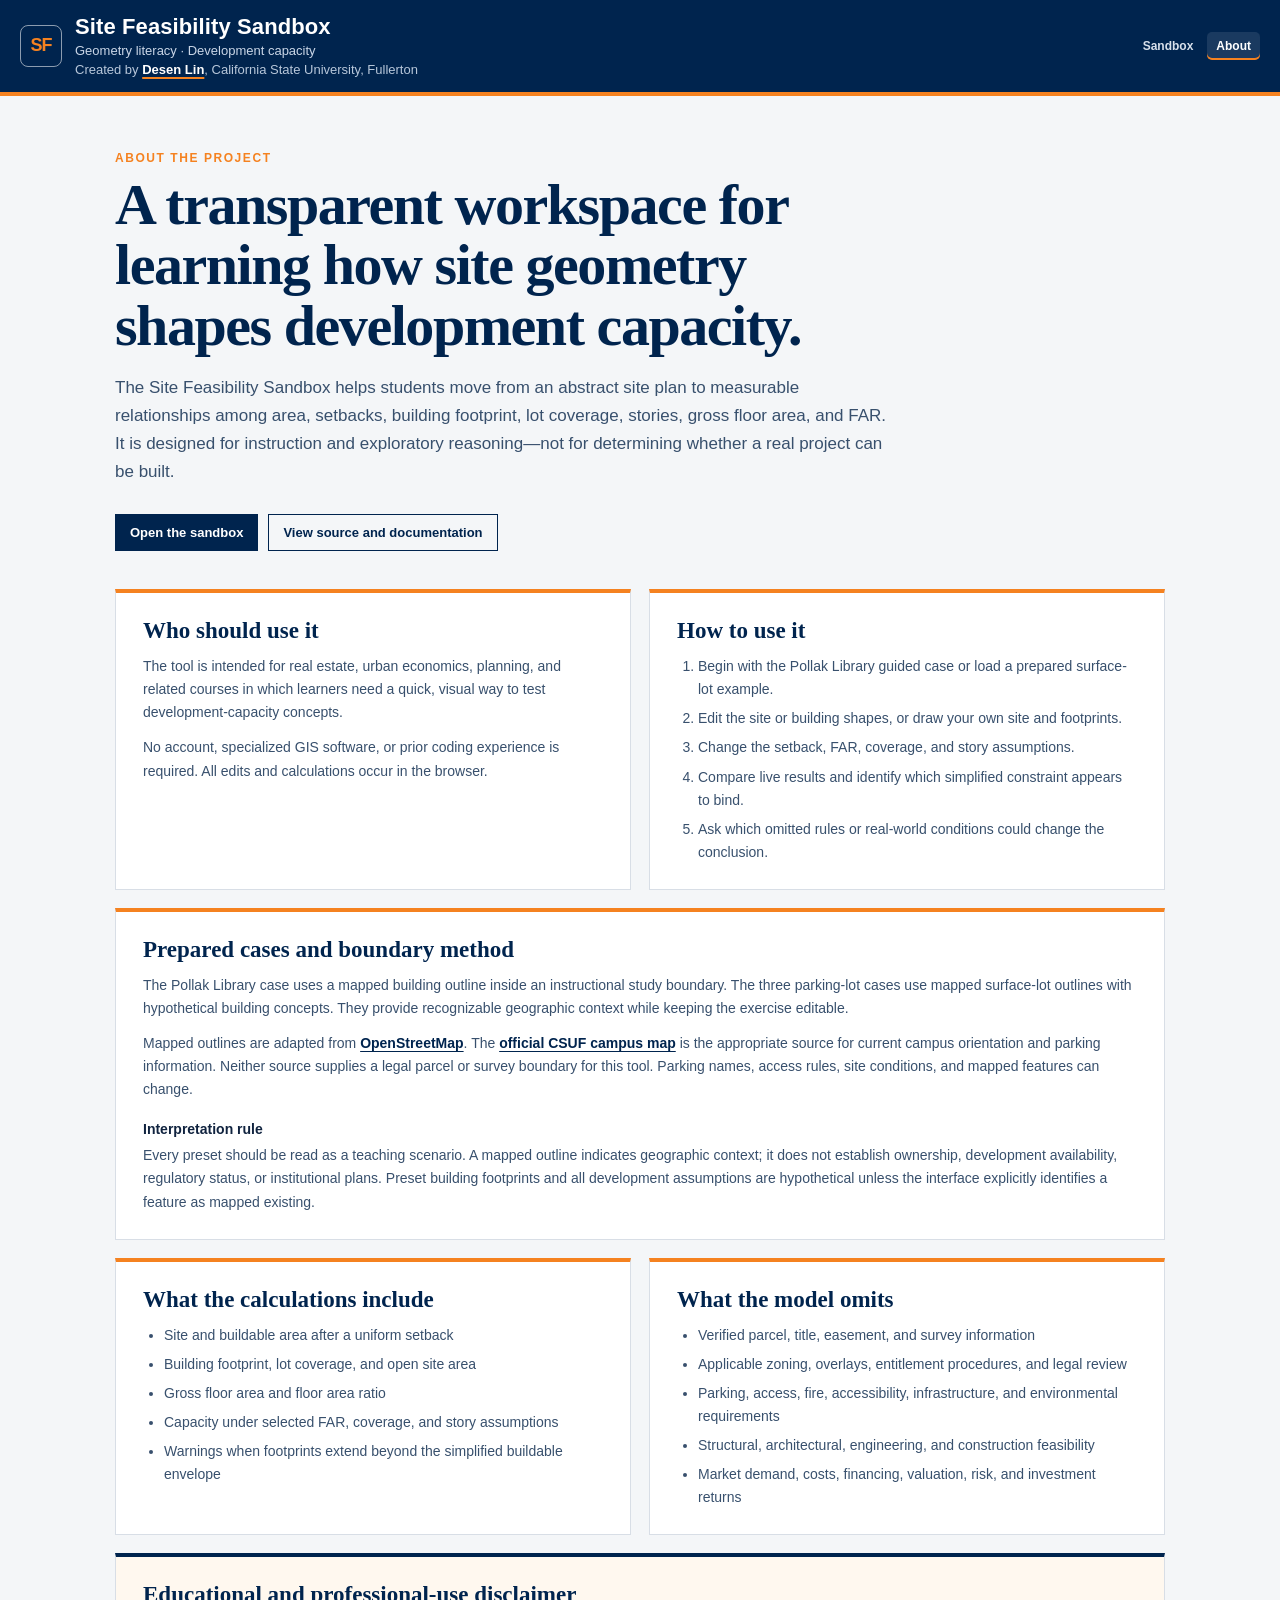
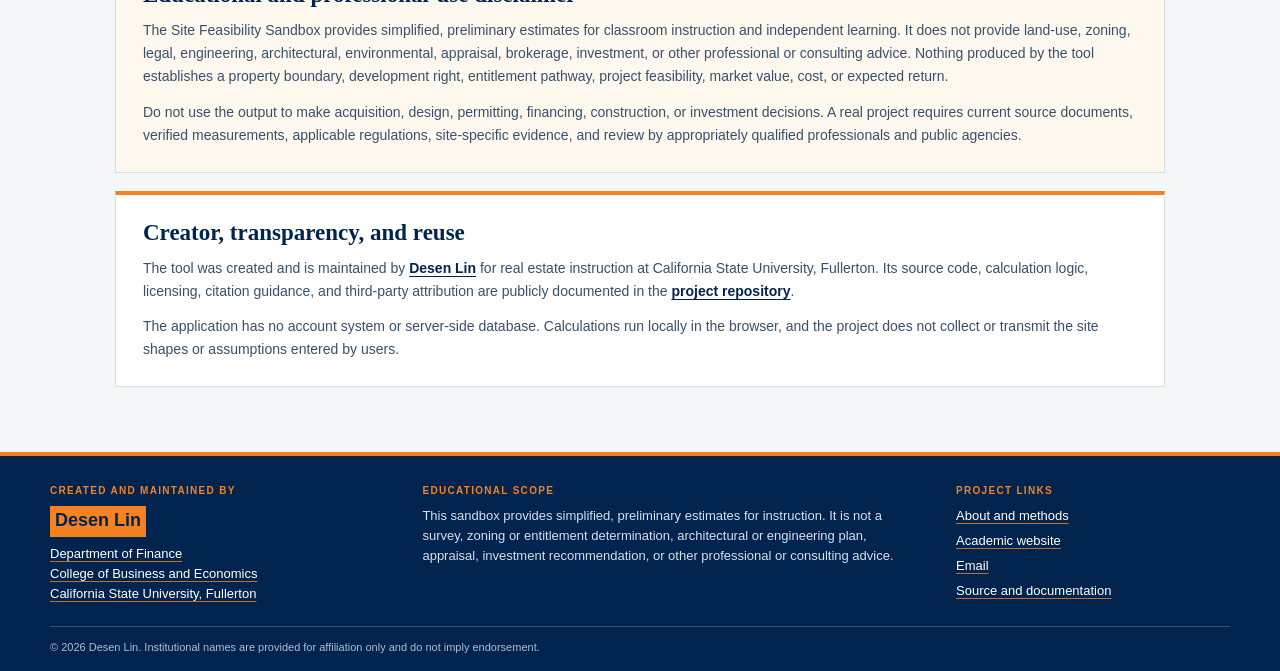
==== about.html @ d34b44f2 "Add campus cases and project about page" ====
<!doctype html>
<html lang="en">
<head>
  <meta charset="utf-8">
  <meta name="viewport" content="width=device-width, initial-scale=1">
  <meta name="description" content="Purpose, methods, data sources, and limitations of the Site Feasibility Sandbox.">
  <meta name="author" content="Desen Lin">
  <title>About · Site Feasibility Sandbox</title>
  <link rel="icon" href="favicon.svg" type="image/svg+xml">
  <link rel="stylesheet" href="assets/styles.css">
</head>
<body>
  <main class="about-shell">
    <header class="planner-header">
      <div class="brand-lockup">
        <div class="brand-mark" aria-hidden="true">SF</div>
        <div>
          <div class="brand-title">Site Feasibility Sandbox</div>
          <div class="brand-subtitle">Geometry literacy · Development capacity</div>
          <div class="brand-byline">Created by <a class="creator-link" href="https://desenlin.com/">Desen Lin</a>, California State University, Fullerton</div>
        </div>
      </div>
      <div class="header-right">
        <nav class="header-nav" aria-label="Primary navigation">
          <a href="index.html">Sandbox</a>
          <a class="active" href="about.html" aria-current="page">About</a>
        </nav>
      </div>
    </header>

    <article class="about-main">
      <p class="about-eyebrow">About the project</p>
      <h1 class="about-title">A transparent workspace for learning how site geometry shapes development capacity.</h1>
      <p class="about-lead">The Site Feasibility Sandbox helps students move from an abstract site plan to measurable relationships among area, setbacks, building footprint, lot coverage, stories, gross floor area, and FAR. It is designed for instruction and exploratory reasoning—not for determining whether a real project can be built.</p>

      <div class="about-actions">
        <a class="about-button" href="index.html">Open the sandbox</a>
        <a class="about-button secondary" href="https://github.com/desenlin/site-feasibility-sandbox">View source and documentation</a>
      </div>

      <div class="about-grid">
        <section class="about-card">
          <h2>Who should use it</h2>
          <p>The tool is intended for real estate, urban economics, planning, and related courses in which learners need a quick, visual way to test development-capacity concepts.</p>
          <p>No account, specialized GIS software, or prior coding experience is required. All edits and calculations occur in the browser.</p>
        </section>

        <section class="about-card">
          <h2>How to use it</h2>
          <ol>
            <li>Begin with the Pollak Library guided case or load a prepared surface-lot example.</li>
            <li>Edit the site or building shapes, or draw your own site and footprints.</li>
            <li>Change the setback, FAR, coverage, and story assumptions.</li>
            <li>Compare live results and identify which simplified constraint appears to bind.</li>
            <li>Ask which omitted rules or real-world conditions could change the conclusion.</li>
          </ol>
        </section>

        <section class="about-card wide" id="case-method">
          <h2>Prepared cases and boundary method</h2>
          <p>The Pollak Library case uses a mapped building outline inside an instructional study boundary. The three parking-lot cases use mapped surface-lot outlines with hypothetical building concepts. They provide recognizable geographic context while keeping the exercise editable.</p>
          <p>Mapped outlines are adapted from <a href="https://www.openstreetmap.org/copyright">OpenStreetMap</a>. The <a href="https://www.fullerton.edu/campusmap/">official CSUF campus map</a> is the appropriate source for current campus orientation and parking information. Neither source supplies a legal parcel or survey boundary for this tool. Parking names, access rules, site conditions, and mapped features can change.</p>
          <h3>Interpretation rule</h3>
          <p>Every preset should be read as a teaching scenario. A mapped outline indicates geographic context; it does not establish ownership, development availability, regulatory status, or institutional plans. Preset building footprints and all development assumptions are hypothetical unless the interface explicitly identifies a feature as mapped existing.</p>
        </section>

        <section class="about-card">
          <h2>What the calculations include</h2>
          <ul>
            <li>Site and buildable area after a uniform setback</li>
            <li>Building footprint, lot coverage, and open site area</li>
            <li>Gross floor area and floor area ratio</li>
            <li>Capacity under selected FAR, coverage, and story assumptions</li>
            <li>Warnings when footprints extend beyond the simplified buildable envelope</li>
          </ul>
        </section>

        <section class="about-card">
          <h2>What the model omits</h2>
          <ul>
            <li>Verified parcel, title, easement, and survey information</li>
            <li>Applicable zoning, overlays, entitlement procedures, and legal review</li>
            <li>Parking, access, fire, accessibility, infrastructure, and environmental requirements</li>
            <li>Structural, architectural, engineering, and construction feasibility</li>
            <li>Market demand, costs, financing, valuation, risk, and investment returns</li>
          </ul>
        </section>

        <section class="about-card wide about-disclaimer">
          <h2>Educational and professional-use disclaimer</h2>
          <p>The Site Feasibility Sandbox provides simplified, preliminary estimates for classroom instruction and independent learning. It does not provide land-use, zoning, legal, engineering, architectural, environmental, appraisal, brokerage, investment, or other professional or consulting advice. Nothing produced by the tool establishes a property boundary, development right, entitlement pathway, project feasibility, market value, cost, or expected return.</p>
          <p>Do not use the output to make acquisition, design, permitting, financing, construction, or investment decisions. A real project requires current source documents, verified measurements, applicable regulations, site-specific evidence, and review by appropriately qualified professionals and public agencies.</p>
        </section>

        <section class="about-card wide">
          <h2>Creator, transparency, and reuse</h2>
          <p>The tool was created and is maintained by <a href="https://desenlin.com/">Desen Lin</a> for real estate instruction at California State University, Fullerton. Its source code, calculation logic, licensing, citation guidance, and third-party attribution are publicly documented in the <a href="https://github.com/desenlin/site-feasibility-sandbox">project repository</a>.</p>
          <p>The application has no account system or server-side database. Calculations run locally in the browser, and the project does not collect or transmit the site shapes or assumptions entered by users.</p>
        </section>
      </div>
    </article>

    <footer class="planner-footer">
      <div class="footer-grid">
        <section aria-label="Creator and affiliation">
          <p class="footer-kicker">Created and maintained by</p>
          <p class="footer-name"><a href="https://desenlin.com/">Desen Lin</a></p>
          <p><a href="https://business.fullerton.edu/academics/finance">Department of Finance</a><br><a href="https://business.fullerton.edu/">College of Business and Economics</a><br><a href="https://www.fullerton.edu/">California State University, Fullerton</a></p>
        </section>
        <section aria-label="Educational disclaimer">
          <p class="footer-kicker">Educational scope</p>
          <p>This sandbox provides simplified, preliminary estimates for instruction. It is not a survey, zoning or entitlement determination, architectural or engineering plan, appraisal, investment recommendation, or other professional or consulting advice.</p>
        </section>
        <nav class="footer-links" aria-label="Project links">
          <p class="footer-kicker">Project links</p>
          <a href="about.html">About and methods</a>
          <a href="https://desenlin.com/">Academic website</a>
          <a href="mailto:desenlin@fullerton.edu">Email</a>
          <a href="https://github.com/desenlin/site-feasibility-sandbox">Source and documentation</a>
        </nav>
      </div>
      <div class="footer-bottom">© 2026 Desen Lin. Institutional names are provided for affiliation only and do not imply endorsement.</div>
    </footer>
  </main>
</body>
</html>
---- assets/styles.css ----
:root {
  --ink: #10233f;
  --ink-soft: #38506d;
  --navy: #00244e;
  --orange: #f58220;
  --orange-soft: #fff0df;
  --paper: #f4f6f8;
  --panel: #ffffff;
  --line: #d8dee6;
  --teal: #1d8f97;
  --danger: #b42318;
}

* { box-sizing: border-box; }
html, body { min-height: 100%; }
body { margin: 0; background: var(--paper); color: var(--ink); font-family: "Aptos", "Segoe UI", Arial, sans-serif; }
button, input, select { font: inherit; }
button:focus-visible, input:focus-visible, select:focus-visible, a:focus-visible { outline: 3px solid rgba(245,130,32,.55); outline-offset: 3px; }

.planner-shell { min-height: 100vh; display: grid; grid-template-rows: auto 1fr auto; }
.planner-header { min-height: 96px; padding: 12px 20px; display: flex; align-items: center; justify-content: space-between; gap: 24px; color: white; background: var(--navy); border-bottom: 4px solid var(--orange); }
.brand-lockup { display: flex; align-items: center; gap: 13px; min-width: 0; }
.brand-mark { width: 42px; height: 42px; flex: 0 0 auto; display: grid; place-items: center; border: 1px solid rgba(255,255,255,.55); border-radius: 8px; color: var(--orange); font-size: 18px; font-weight: 800; letter-spacing: -.05em; }
.brand-title { font-size: 22px; line-height: 1.15; font-weight: 700; letter-spacing: .005em; }
.brand-subtitle { margin-top: 3px; color: #c9d6e7; font-size: 13px; }
.brand-byline { margin-top: 4px; color: #b7c7da; font-size: 13px; line-height: 1.25; }
.creator-link { color: white; font-weight: 800; text-decoration-color: var(--orange); text-decoration-thickness: 2px; text-underline-offset: 3px; }
.creator-link:hover { color: var(--orange); }
.header-right { display: flex; align-items: center; gap: 22px; }
.header-nav { display: flex; align-items: center; gap: 5px; }
.header-nav a { padding: 7px 9px; border-radius: 5px; color: #d7e0eb; font-size: 12px; font-weight: 750; text-decoration: none; }
.header-nav a:hover, .header-nav a.active { background: rgba(255,255,255,.1); color: white; }
.header-nav a.active { box-shadow: inset 0 -2px 0 var(--orange); }
.header-status { display: flex; align-items: center; gap: 10px; font-size: 12px; color: #d7e0eb; white-space: nowrap; }
.status-dot { width: 8px; height: 8px; border-radius: 50%; background: #84d3ac; box-shadow: 0 0 0 3px rgba(132,211,172,.14); }

.planner-workspace { min-height: calc(100vh - 140px); display: grid; grid-template-columns: 300px minmax(420px, 1fr) 320px; }
.control-panel, .metrics-panel { background: var(--panel); overflow-y: auto; }
.control-panel { border-right: 1px solid var(--line); }
.metrics-panel { border-left: 1px solid var(--line); }
.panel-section { padding: 17px 18px; border-bottom: 1px solid var(--line); }
.panel-kicker { margin: 0 0 5px; color: var(--orange); font-size: 10px; font-weight: 800; letter-spacing: .13em; text-transform: uppercase; }
.panel-title { margin: 0; font-size: 16px; line-height: 1.25; }
.panel-copy { margin: 6px 0 0; color: var(--ink-soft); font-size: 12px; line-height: 1.5; }
.case-source { margin: 8px 0 0; padding-left: 9px; border-left: 3px solid var(--orange); color: #66778b; font-size: 10.5px; line-height: 1.45; }
.select-label { display: block; margin: 0 0 7px; color: var(--ink); font-size: 11px; font-weight: 700; }
select { width: 100%; min-height: 37px; padding: 7px 30px 7px 9px; border: 1px solid #cbd3dd; border-radius: 7px; background: white; color: var(--ink); font-size: 12px; }
.case-load-button { margin-top: 8px; }
.tool-instruction a { color: var(--navy); font-weight: 750; text-underline-offset: 2px; }

.tool-grid { display: grid; grid-template-columns: 1fr 1fr; gap: 8px; }
.wide { grid-column: 1 / -1; width: 100%; }
.tool-button { min-height: 33px; display: inline-flex; align-items: center; justify-content: flex-start; padding: 6px 10px; border: 1px solid var(--navy); border-radius: 7px; background: white; color: var(--navy); cursor: pointer; font-size: 12px; font-weight: 650; transition: background .15s ease, border-color .15s ease, color .15s ease; }
.tool-button:hover { border-color: var(--orange); background: var(--orange-soft); }
.tool-button.primary { background: var(--navy); color: white; }
.tool-button.primary:hover { background: #073969; }
.tool-button.ghost { border-color: transparent; }
.tool-button.active { border-color: var(--orange); background: var(--orange-soft); color: #7d3510; }
.tool-instruction { min-height: 2.4em; margin: 9px 0 0; color: #6b7b8e; font-size: 10px; line-height: 1.35; }

.field { margin-top: 15px; }
.field:first-of-type { margin-top: 0; }
.field-line { display: flex; align-items: center; justify-content: space-between; gap: 10px; margin-bottom: 8px; }
.field-label { display: flex; align-items: center; gap: 5px; margin-bottom: 5px; font-size: 12px; font-weight: 700; }
.field-line .field-label { margin-bottom: 0; }
.field-value { color: var(--navy); font-size: 12px; font-variant-numeric: tabular-nums; font-weight: 800; }
.field-grid { display: grid; grid-template-columns: 1fr 1fr; gap: 10px; }
.unit-input { position: relative; }
.unit-input span { position: absolute; right: 9px; top: 50%; transform: translateY(-50%); color: #6b7b8e; font-size: 11px; pointer-events: none; }
.unit-input input { padding-right: 34px; }
input[type="number"] { width: 100%; height: 36px; padding: 7px 9px; border: 1px solid #cbd3dd; border-radius: 7px; color: var(--ink); }
input[type="range"] { width: 100%; accent-color: var(--navy); cursor: pointer; }

.map-stage { position: relative; min-height: 620px; background: #dfe5ea; overflow: hidden; }
.map-canvas { position: absolute; inset: 0; }
.map-watermark { position: absolute; z-index: 1000; left: 14px; bottom: 30px; max-width: 310px; padding: 8px 10px; border: 1px solid rgba(16,35,63,.12); border-radius: 7px; background: rgba(255,255,255,.9); backdrop-filter: blur(5px); color: #3d526b; font-size: 10px; line-height: 1.35; }
.map-key { position: absolute; z-index: 1000; left: 12px; top: 12px; display: flex; gap: 12px; padding: 8px 10px; border: 1px solid rgba(16,35,63,.13); border-radius: 7px; background: rgba(255,255,255,.92); font-size: 10px; color: #42546b; }
.key-item { display: inline-flex; align-items: center; gap: 5px; }
.key-swatch { width: 12px; height: 12px; border-radius: 2px; }
.key-site { background: rgba(0,36,78,.16); border: 2px solid var(--navy); }
.key-envelope { background: rgba(29,143,151,.16); border: 2px dashed var(--teal); }
.key-building { background: rgba(245,130,32,.58); border: 2px solid #c5570b; }
.map-error { position: absolute; z-index: 1100; inset: 40% 10% auto; padding: 18px; background: white; border: 1px solid var(--line); text-align: center; }
.leaflet-control-attribution { font-size: 9px; }

.metrics-heading { padding: 17px 18px 12px; }
.metrics-grid { padding: 0 14px 14px; display: grid; grid-template-columns: 1fr 1fr; gap: 9px; }
.metric-card { min-height: 82px; padding: 11px; border: 1px solid var(--line); border-radius: 8px; background: #fbfcfd; }
.metric-card.featured { grid-column: 1 / -1; display: grid; grid-template-columns: 1fr auto; align-items: end; background: var(--navy); color: white; border-color: var(--navy); }
.metric-label { color: #627287; font-size: 10px; font-weight: 700; letter-spacing: .045em; text-transform: uppercase; }
.featured .metric-label { color: #c9d6e7; }
.metric-value { margin-top: 7px; font-size: 21px; line-height: 1; font-weight: 800; font-variant-numeric: tabular-nums; letter-spacing: -.02em; }
.featured .metric-value { font-size: 31px; }
.metric-note { margin-top: 6px; color: #718096; font-size: 10px; line-height: 1.3; }
.featured .metric-note { color: #c9d6e7; text-align: right; }

.help-label { display: flex; align-items: center; justify-content: space-between; gap: 6px; width: 100%; }
.help-trigger { width: 17px; height: 17px; flex: 0 0 auto; display: inline-grid; place-items: center; padding: 0; border: 1px solid currentColor; border-radius: 50%; background: transparent; color: #6b7b8e; cursor: help; font-size: 10px; font-weight: 800; line-height: 1; }
.help-trigger:hover, .help-trigger:focus-visible { color: var(--orange); background: var(--orange-soft); }
.help-trigger.inverse { color: #c9d6e7; }
.help-trigger.inverse:hover, .help-trigger.inverse:focus-visible { color: white; background: rgba(255,255,255,.16); }
.concept-tooltip { position: fixed; z-index: 5000; width: min(280px, calc(100vw - 24px)); padding: 9px 11px; border-radius: 6px; background: #10233f; color: white; box-shadow: 0 8px 24px rgba(0,0,0,.22); font-size: 11px; line-height: 1.45; pointer-events: none; }
.concept-tooltip[hidden] { display: none; }

.constraint-box { margin: 0 14px 14px; padding: 13px; border-left: 4px solid var(--orange); background: var(--orange-soft); }
.constraint-box.warning { border-left-color: var(--danger); background: #fff1f0; }
.constraint-title { margin: 0; justify-content: flex-start; font-size: 11px; font-weight: 800; text-transform: uppercase; letter-spacing: .05em; }
.constraint-value { margin: 5px 0 0; font-size: 14px; font-weight: 700; }
.constraint-copy { margin: 5px 0 0; color: #7b4c2f; font-size: 10px; line-height: 1.4; }
.formula-block { margin: 0 14px 18px; padding: 12px; border: 1px solid var(--line); border-radius: 7px; background: #f7f9fb; }
.formula { color: #344b67; font-family: "SFMono-Regular", Consolas, monospace; font-size: 10px; line-height: 1.65; }
.planner-footer { padding: 27px 26px 15px; background: var(--navy); border-top: 4px solid var(--orange); color: #d7e0eb; font-size: 13px; line-height: 1.55; }
.footer-grid { width: min(1180px, 100%); margin: 0 auto; display: grid; grid-template-columns: 1.05fr 1.55fr .85fr; gap: 34px; }
.planner-footer p { margin: 0; }
.planner-footer a { color: white; text-decoration-color: rgba(245,130,32,.8); text-underline-offset: 3px; }
.planner-footer a:hover { color: var(--orange); }
.footer-kicker { margin-bottom: 7px !important; color: var(--orange); font-size: 10px; font-weight: 800; letter-spacing: .13em; text-transform: uppercase; }
.footer-name { margin-bottom: 7px !important; font-size: 18px; font-weight: 800; }
.footer-name a { display: inline-block; padding: 1px 5px 2px; background: var(--orange); color: var(--navy); text-decoration: none; }
.footer-name a:hover { background: white; color: var(--navy); }
.footer-links { display: flex; align-items: flex-start; flex-direction: column; gap: 5px; }
.footer-links .footer-kicker { margin-bottom: 2px !important; }
.footer-bottom { width: min(1180px, 100%); margin: 22px auto 0; padding-top: 12px; border-top: 1px solid rgba(255,255,255,.2); color: #aebed1; font-size: 11px; }

.about-shell { min-height: 100vh; display: grid; grid-template-rows: auto 1fr auto; }
.about-main { width: min(1050px, calc(100% - 40px)); margin: 0 auto; padding: 55px 0 65px; }
.about-eyebrow { margin: 0 0 10px; color: var(--orange); font-size: 12px; font-weight: 800; letter-spacing: .13em; text-transform: uppercase; }
.about-title { max-width: 760px; margin: 0; color: var(--navy); font-family: Georgia, "Times New Roman", serif; font-size: clamp(34px, 5vw, 58px); line-height: 1.04; letter-spacing: -.025em; }
.about-lead { max-width: 780px; margin: 18px 0 0; color: var(--ink-soft); font-size: 17px; line-height: 1.65; }
.about-grid { display: grid; grid-template-columns: repeat(2, minmax(0, 1fr)); gap: 18px; margin-top: 38px; }
.about-card { padding: 25px 27px; border: 1px solid var(--line); border-top: 4px solid var(--orange); background: var(--panel); }
.about-card.wide { grid-column: 1 / -1; }
.about-card h2 { margin: 0 0 11px; color: var(--navy); font-family: Georgia, "Times New Roman", serif; font-size: 23px; }
.about-card h3 { margin: 20px 0 7px; font-size: 14px; }
.about-card p, .about-card li { color: var(--ink-soft); font-size: 14px; line-height: 1.65; }
.about-card p { margin: 0 0 12px; }
.about-card p:last-child { margin-bottom: 0; }
.about-card ol, .about-card ul { margin: 0; padding-left: 21px; }
.about-card li + li { margin-top: 6px; }
.about-card a { color: var(--navy); font-weight: 750; text-underline-offset: 3px; }
.about-disclaimer { background: #fff8ef; border-top-color: var(--navy); }
.about-actions { display: flex; flex-wrap: wrap; gap: 10px; margin-top: 28px; }
.about-button { display: inline-flex; align-items: center; padding: 10px 14px; border: 1px solid var(--navy); background: var(--navy); color: white; font-size: 13px; font-weight: 800; text-decoration: none; }
.about-button.secondary { background: transparent; color: var(--navy); }
.about-button:hover { border-color: var(--orange); background: var(--orange); color: var(--navy); }

@media (max-width: 1120px) {
  .planner-workspace { grid-template-columns: 270px minmax(380px, 1fr); }
  .metrics-panel { grid-column: 1 / -1; border-left: 0; border-top: 1px solid var(--line); }
  .metrics-grid { grid-template-columns: repeat(4, 1fr); }
  .metric-card.featured { grid-column: span 2; }
}

@media (max-width: 760px) {
  .planner-header { align-items: flex-start; padding: 12px 14px; }
  .header-right { align-items: flex-end; flex-direction: column; gap: 7px; }
  .header-status { display: none; }
  .brand-title { font-size: 19px; }
  .brand-byline { font-size: 11px; }
  .planner-workspace { display: block; }
  .control-panel, .metrics-panel { border: 0; }
  .map-stage { min-height: 520px; }
  .metrics-grid { grid-template-columns: 1fr 1fr; }
  .metric-card.featured { grid-column: 1 / -1; }
  .map-key { right: 12px; flex-wrap: wrap; }
  .footer-grid, .about-grid { grid-template-columns: 1fr; }
  .about-card.wide { grid-column: auto; }
  .footer-grid { gap: 23px; }
  .about-main { width: min(100% - 28px, 1050px); padding: 38px 0 48px; }
}

@media (max-width: 520px) {
  .planner-header { flex-direction: column; gap: 10px; }
  .header-right { width: 100%; align-items: flex-start; }
  .header-nav a { padding-left: 0; padding-right: 14px; }
  .header-nav a:hover, .header-nav a.active { background: transparent; }
  .planner-footer { padding: 24px 18px 14px; }
}

@media (prefers-reduced-motion: reduce) {
  *, *::before, *::after { scroll-behavior: auto !important; transition-duration: .01ms !important; animation-duration: .01ms !important; }
}
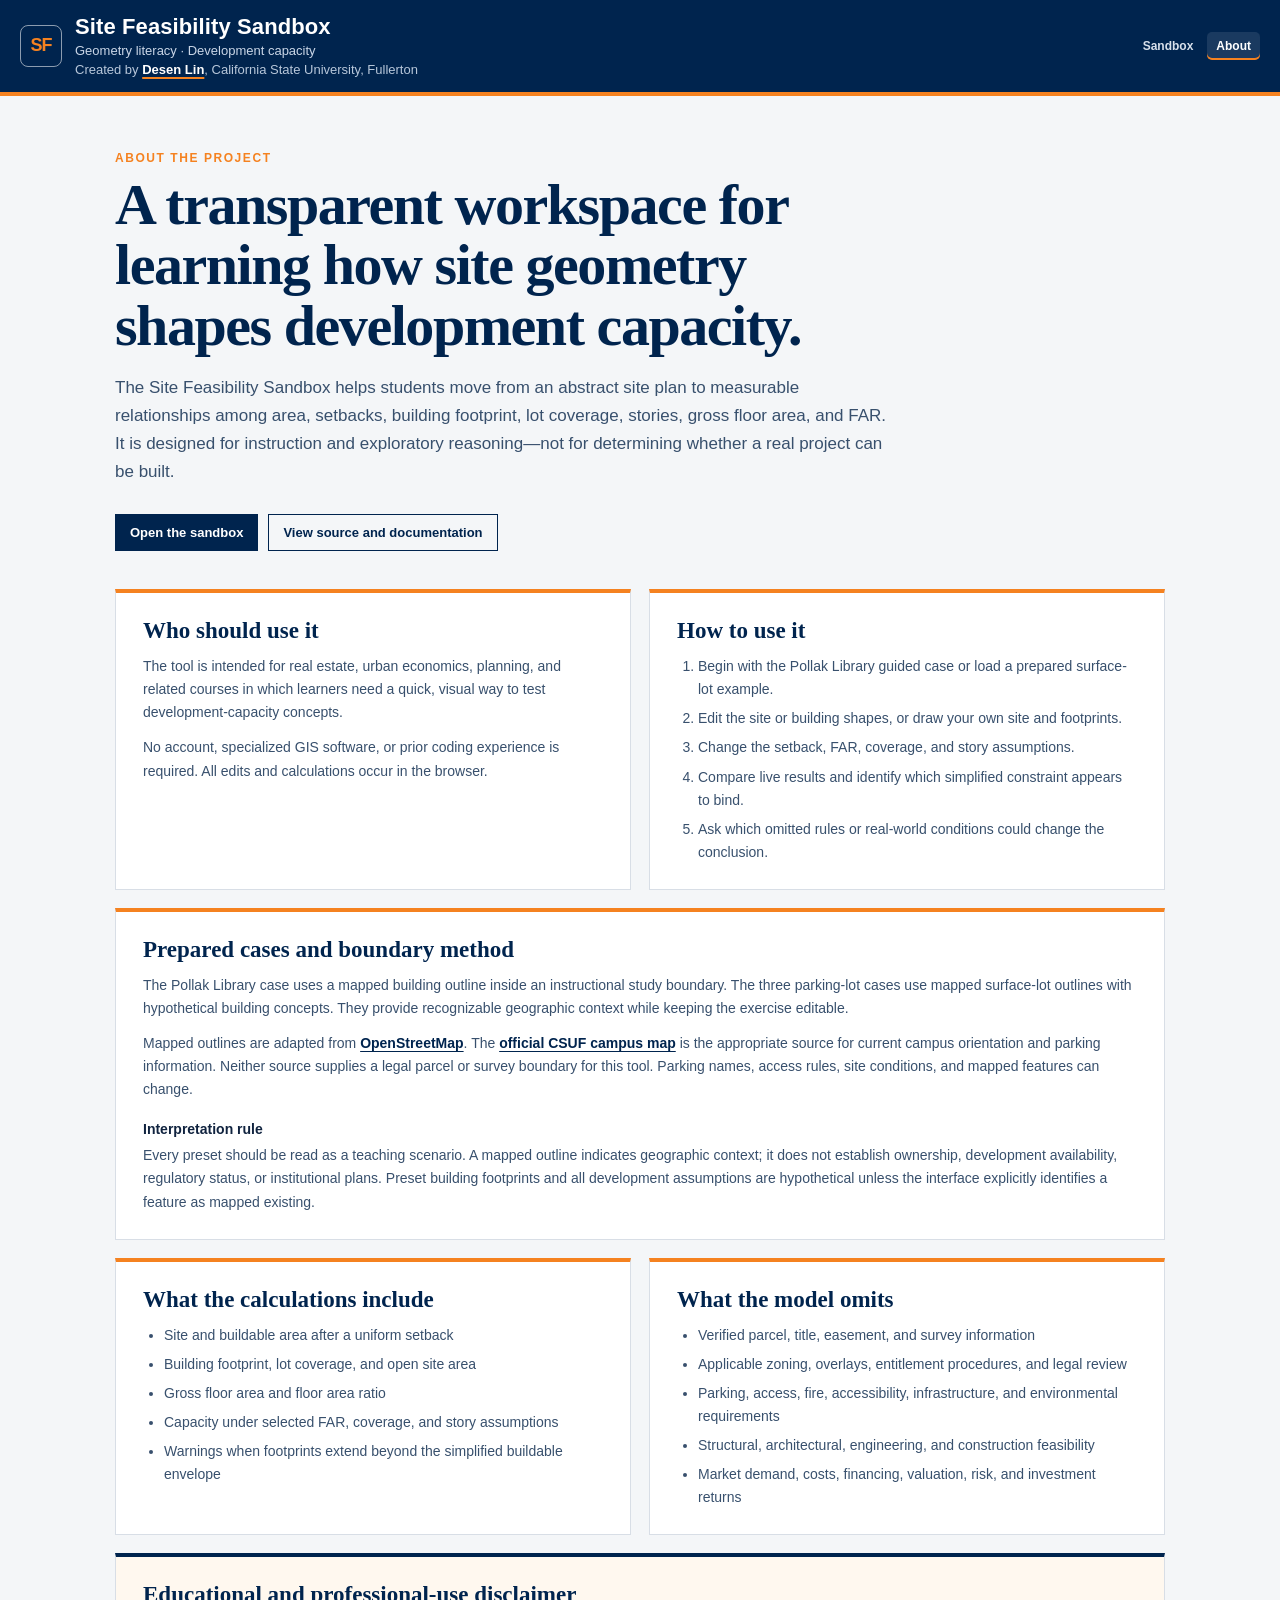
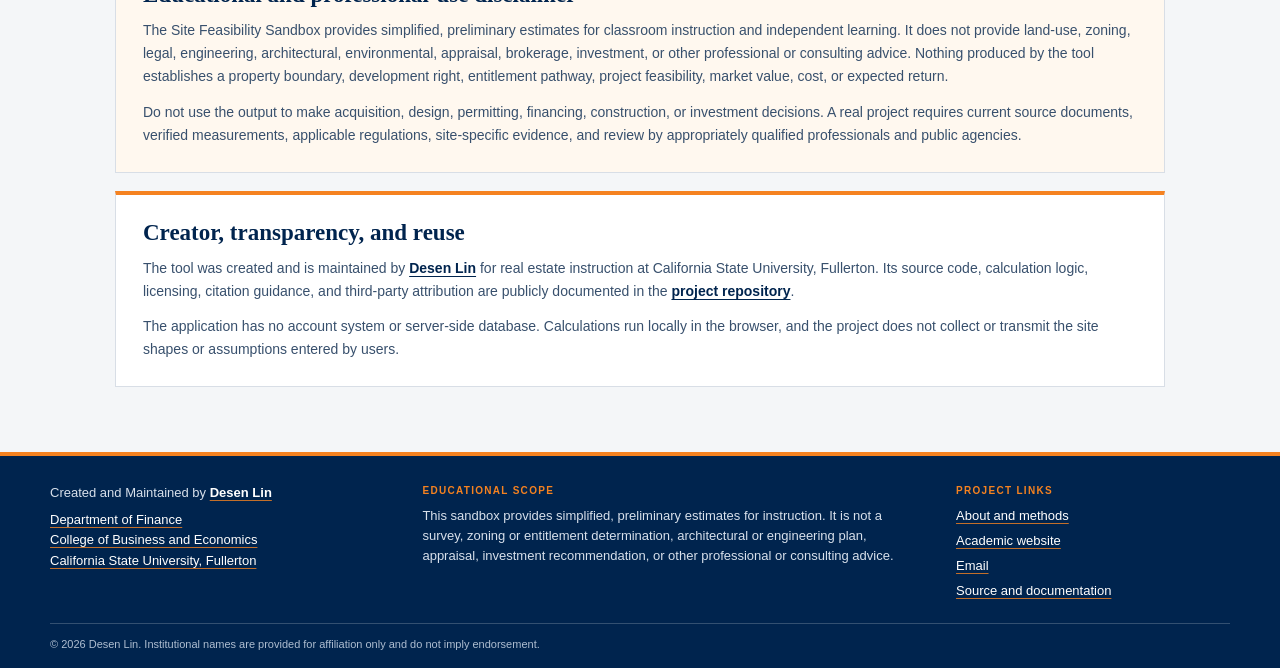
==== commit f7662a8c: "Simplify footer creator attribution" ====
--- a/about.html
+++ b/about.html
@@ -103,8 +103,7 @@
     <footer class="planner-footer">
       <div class="footer-grid">
         <section aria-label="Creator and affiliation">
-          <p class="footer-kicker">Created and maintained by</p>
-          <p class="footer-name"><a href="https://desenlin.com/">Desen Lin</a></p>
+          <p class="footer-attribution">Created and Maintained by <strong><a href="https://desenlin.com/">Desen Lin</a></strong></p>
           <p><a href="https://business.fullerton.edu/academics/finance">Department of Finance</a><br><a href="https://business.fullerton.edu/">College of Business and Economics</a><br><a href="https://www.fullerton.edu/">California State University, Fullerton</a></p>
         </section>
         <section aria-label="Educational disclaimer">
--- a/assets/styles.css
+++ b/assets/styles.css
@@ -115,9 +115,7 @@
 .planner-footer a { color: white; text-decoration-color: rgba(245,130,32,.8); text-underline-offset: 3px; }
 .planner-footer a:hover { color: var(--orange); }
 .footer-kicker { margin-bottom: 7px !important; color: var(--orange); font-size: 10px; font-weight: 800; letter-spacing: .13em; text-transform: uppercase; }
-.footer-name { margin-bottom: 7px !important; font-size: 18px; font-weight: 800; }
-.footer-name a { display: inline-block; padding: 1px 5px 2px; background: var(--orange); color: var(--navy); text-decoration: none; }
-.footer-name a:hover { background: white; color: var(--navy); }
+.footer-attribution { margin-bottom: 7px !important; }
 .footer-links { display: flex; align-items: flex-start; flex-direction: column; gap: 5px; }
 .footer-links .footer-kicker { margin-bottom: 2px !important; }
 .footer-bottom { width: min(1180px, 100%); margin: 22px auto 0; padding-top: 12px; border-top: 1px solid rgba(255,255,255,.2); color: #aebed1; font-size: 11px; }
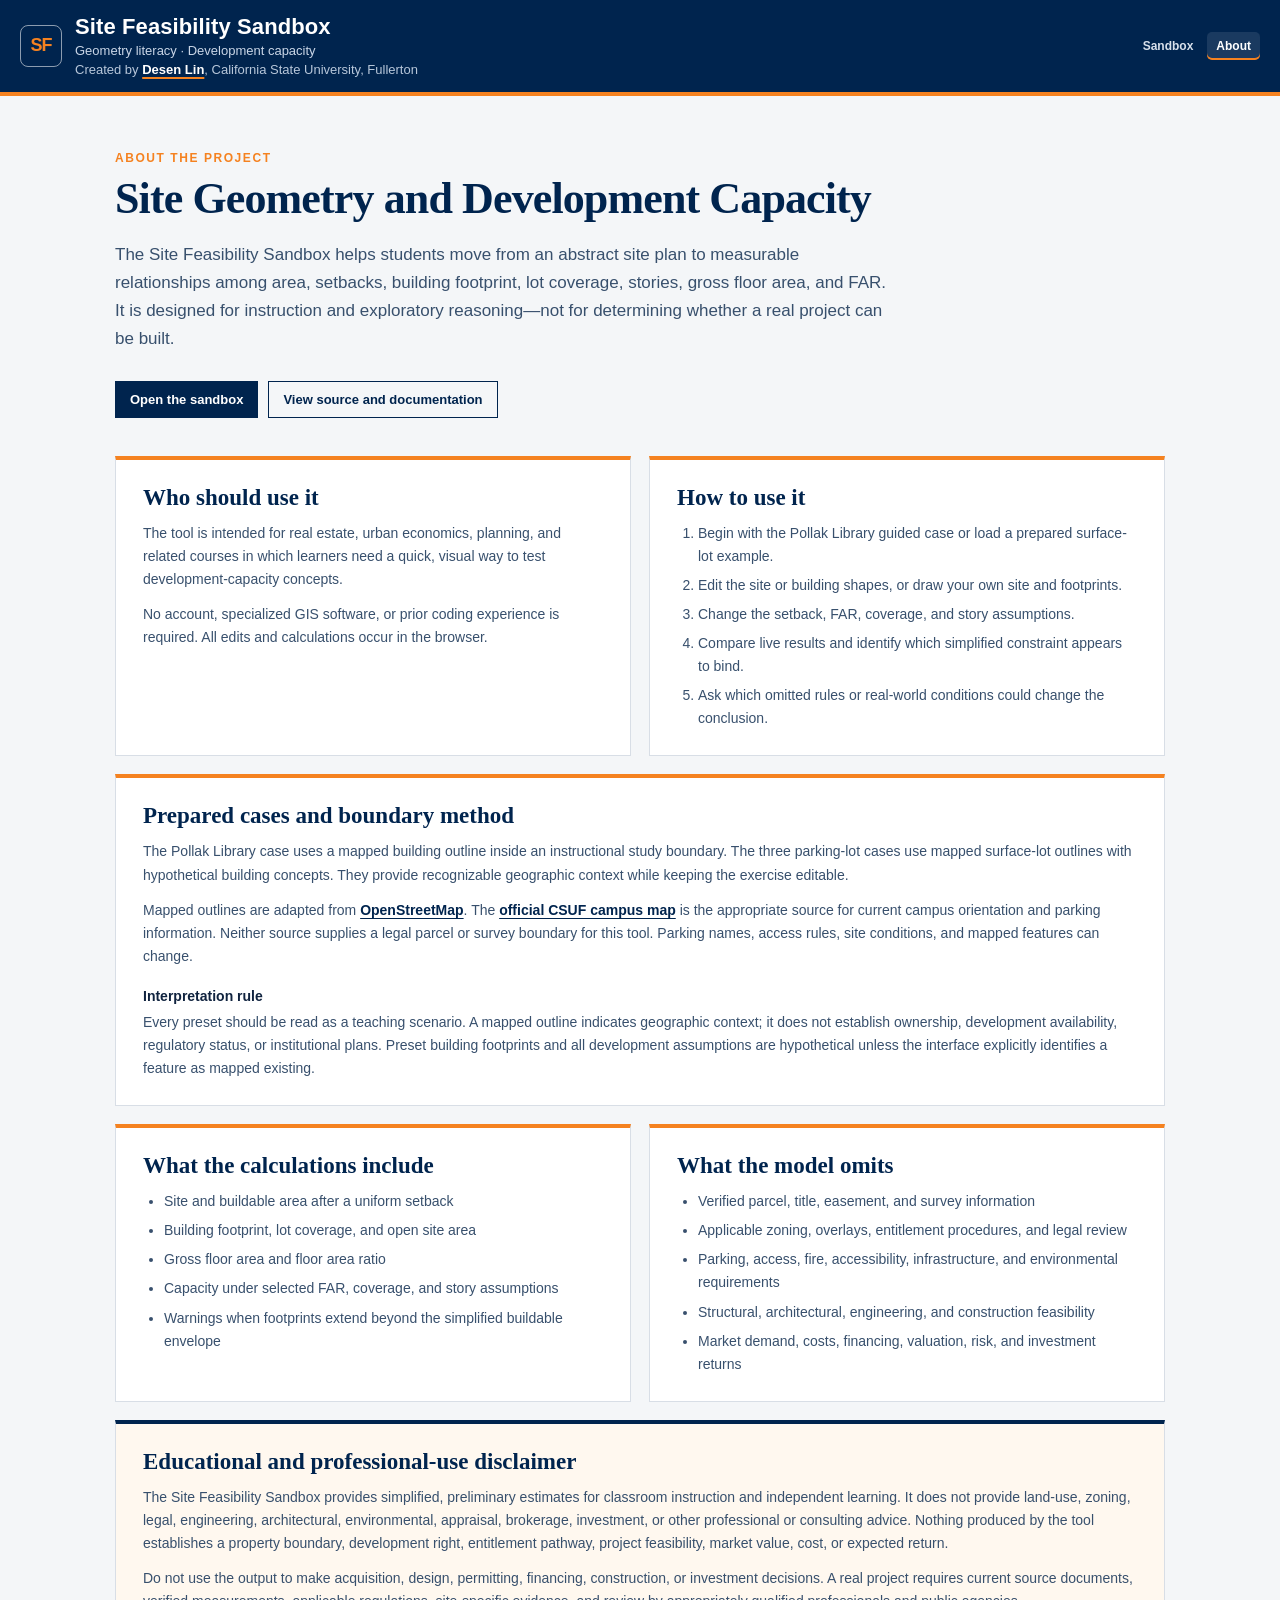
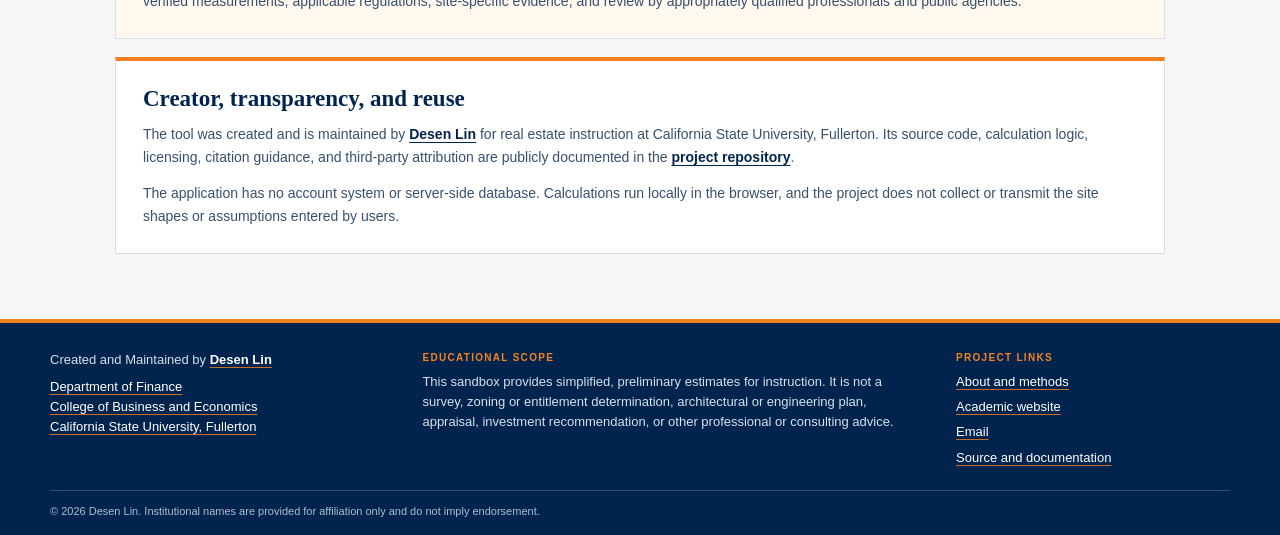
==== commit 314bde1c: "Refine About page title" ====
--- a/about.html
+++ b/about.html
@@ -30,7 +30,7 @@
 
     <article class="about-main">
       <p class="about-eyebrow">About the project</p>
-      <h1 class="about-title">A transparent workspace for learning how site geometry shapes development capacity.</h1>
+      <h1 class="about-title">Site Geometry and Development Capacity</h1>
       <p class="about-lead">The Site Feasibility Sandbox helps students move from an abstract site plan to measurable relationships among area, setbacks, building footprint, lot coverage, stories, gross floor area, and FAR. It is designed for instruction and exploratory reasoning—not for determining whether a real project can be built.</p>
 
       <div class="about-actions">
--- a/assets/styles.css
+++ b/assets/styles.css
@@ -123,7 +123,7 @@
 .about-shell { min-height: 100vh; display: grid; grid-template-rows: auto 1fr auto; }
 .about-main { width: min(1050px, calc(100% - 40px)); margin: 0 auto; padding: 55px 0 65px; }
 .about-eyebrow { margin: 0 0 10px; color: var(--orange); font-size: 12px; font-weight: 800; letter-spacing: .13em; text-transform: uppercase; }
-.about-title { max-width: 760px; margin: 0; color: var(--navy); font-family: Georgia, "Times New Roman", serif; font-size: clamp(34px, 5vw, 58px); line-height: 1.04; letter-spacing: -.025em; }
+.about-title { max-width: 900px; margin: 0; color: var(--navy); font-family: Georgia, "Times New Roman", serif; font-size: clamp(28px, 4vw, 44px); line-height: 1.08; letter-spacing: -.02em; }
 .about-lead { max-width: 780px; margin: 18px 0 0; color: var(--ink-soft); font-size: 17px; line-height: 1.65; }
 .about-grid { display: grid; grid-template-columns: repeat(2, minmax(0, 1fr)); gap: 18px; margin-top: 38px; }
 .about-card { padding: 25px 27px; border: 1px solid var(--line); border-top: 4px solid var(--orange); background: var(--panel); }
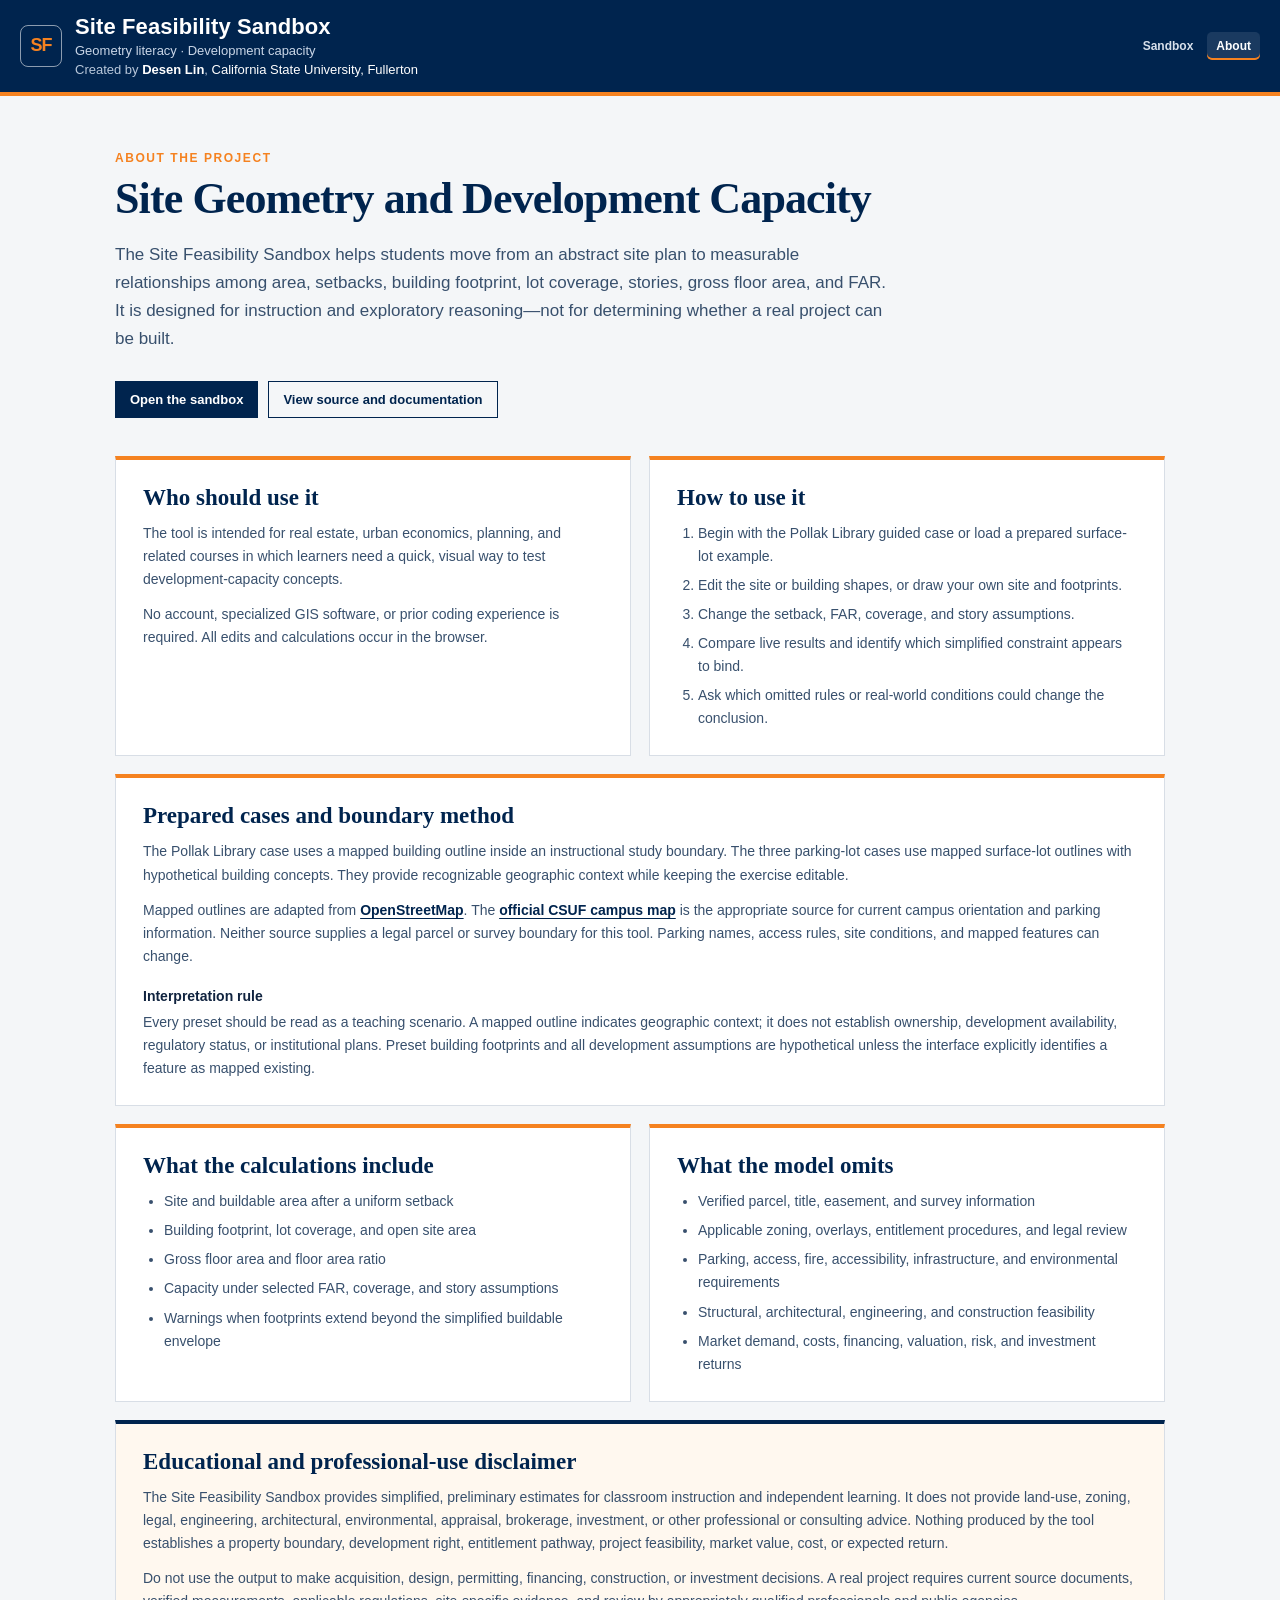
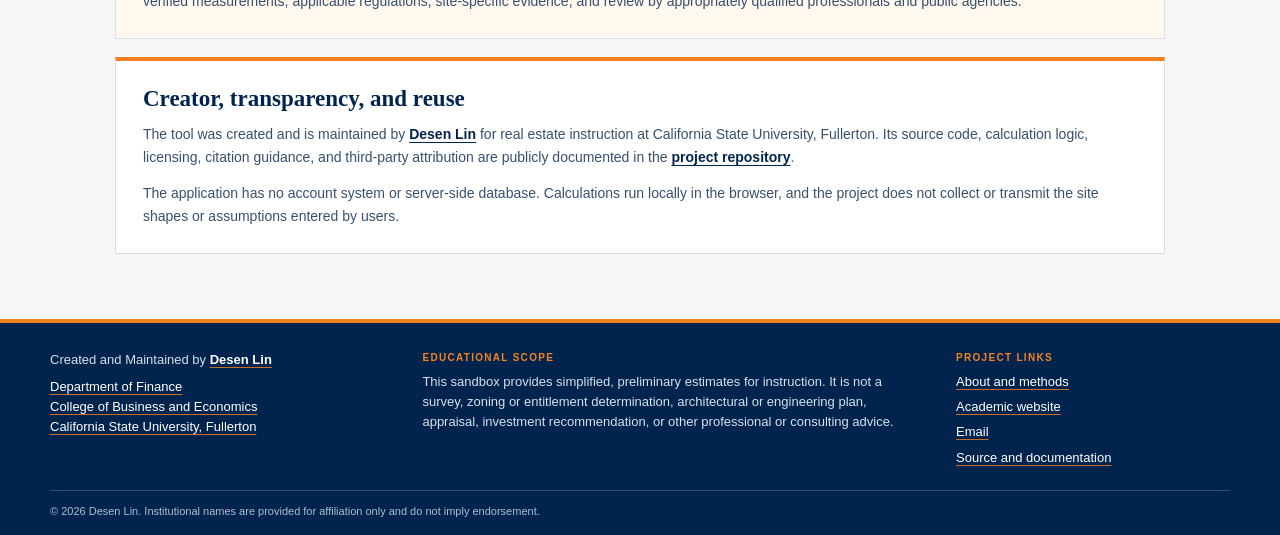
==== commit 6a430a69: "Link header title and affiliation" ====
--- a/about.html
+++ b/about.html
@@ -15,9 +15,9 @@
       <div class="brand-lockup">
         <div class="brand-mark" aria-hidden="true">SF</div>
         <div>
-          <div class="brand-title">Site Feasibility Sandbox</div>
+          <div class="brand-title"><a class="brand-title-link" href="index.html">Site Feasibility Sandbox</a></div>
           <div class="brand-subtitle">Geometry literacy · Development capacity</div>
-          <div class="brand-byline">Created by <a class="creator-link" href="https://desenlin.com/">Desen Lin</a>, California State University, Fullerton</div>
+          <div class="brand-byline">Created by <a class="creator-link" href="https://desenlin.com/">Desen Lin</a>, <a class="affiliation-link" href="https://www.fullerton.edu/">California State University, Fullerton</a></div>
         </div>
       </div>
       <div class="header-right">
--- a/assets/styles.css
+++ b/assets/styles.css
@@ -22,10 +22,14 @@
 .brand-lockup { display: flex; align-items: center; gap: 13px; min-width: 0; }
 .brand-mark { width: 42px; height: 42px; flex: 0 0 auto; display: grid; place-items: center; border: 1px solid rgba(255,255,255,.55); border-radius: 8px; color: var(--orange); font-size: 18px; font-weight: 800; letter-spacing: -.05em; }
 .brand-title { font-size: 22px; line-height: 1.15; font-weight: 700; letter-spacing: .005em; }
+.brand-title-link { color: inherit; text-decoration: none; }
+.brand-title-link:hover { color: var(--orange); }
 .brand-subtitle { margin-top: 3px; color: #c9d6e7; font-size: 13px; }
 .brand-byline { margin-top: 4px; color: #b7c7da; font-size: 13px; line-height: 1.25; }
-.creator-link { color: white; font-weight: 800; text-decoration-color: var(--orange); text-decoration-thickness: 2px; text-underline-offset: 3px; }
+.creator-link { color: white; font-weight: 800; text-decoration: none; }
 .creator-link:hover { color: var(--orange); }
+.affiliation-link { color: white; text-decoration: none; }
+.affiliation-link:hover { color: var(--orange); }
 .header-right { display: flex; align-items: center; gap: 22px; }
 .header-nav { display: flex; align-items: center; gap: 5px; }
 .header-nav a { padding: 7px 9px; border-radius: 5px; color: #d7e0eb; font-size: 12px; font-weight: 750; text-decoration: none; }
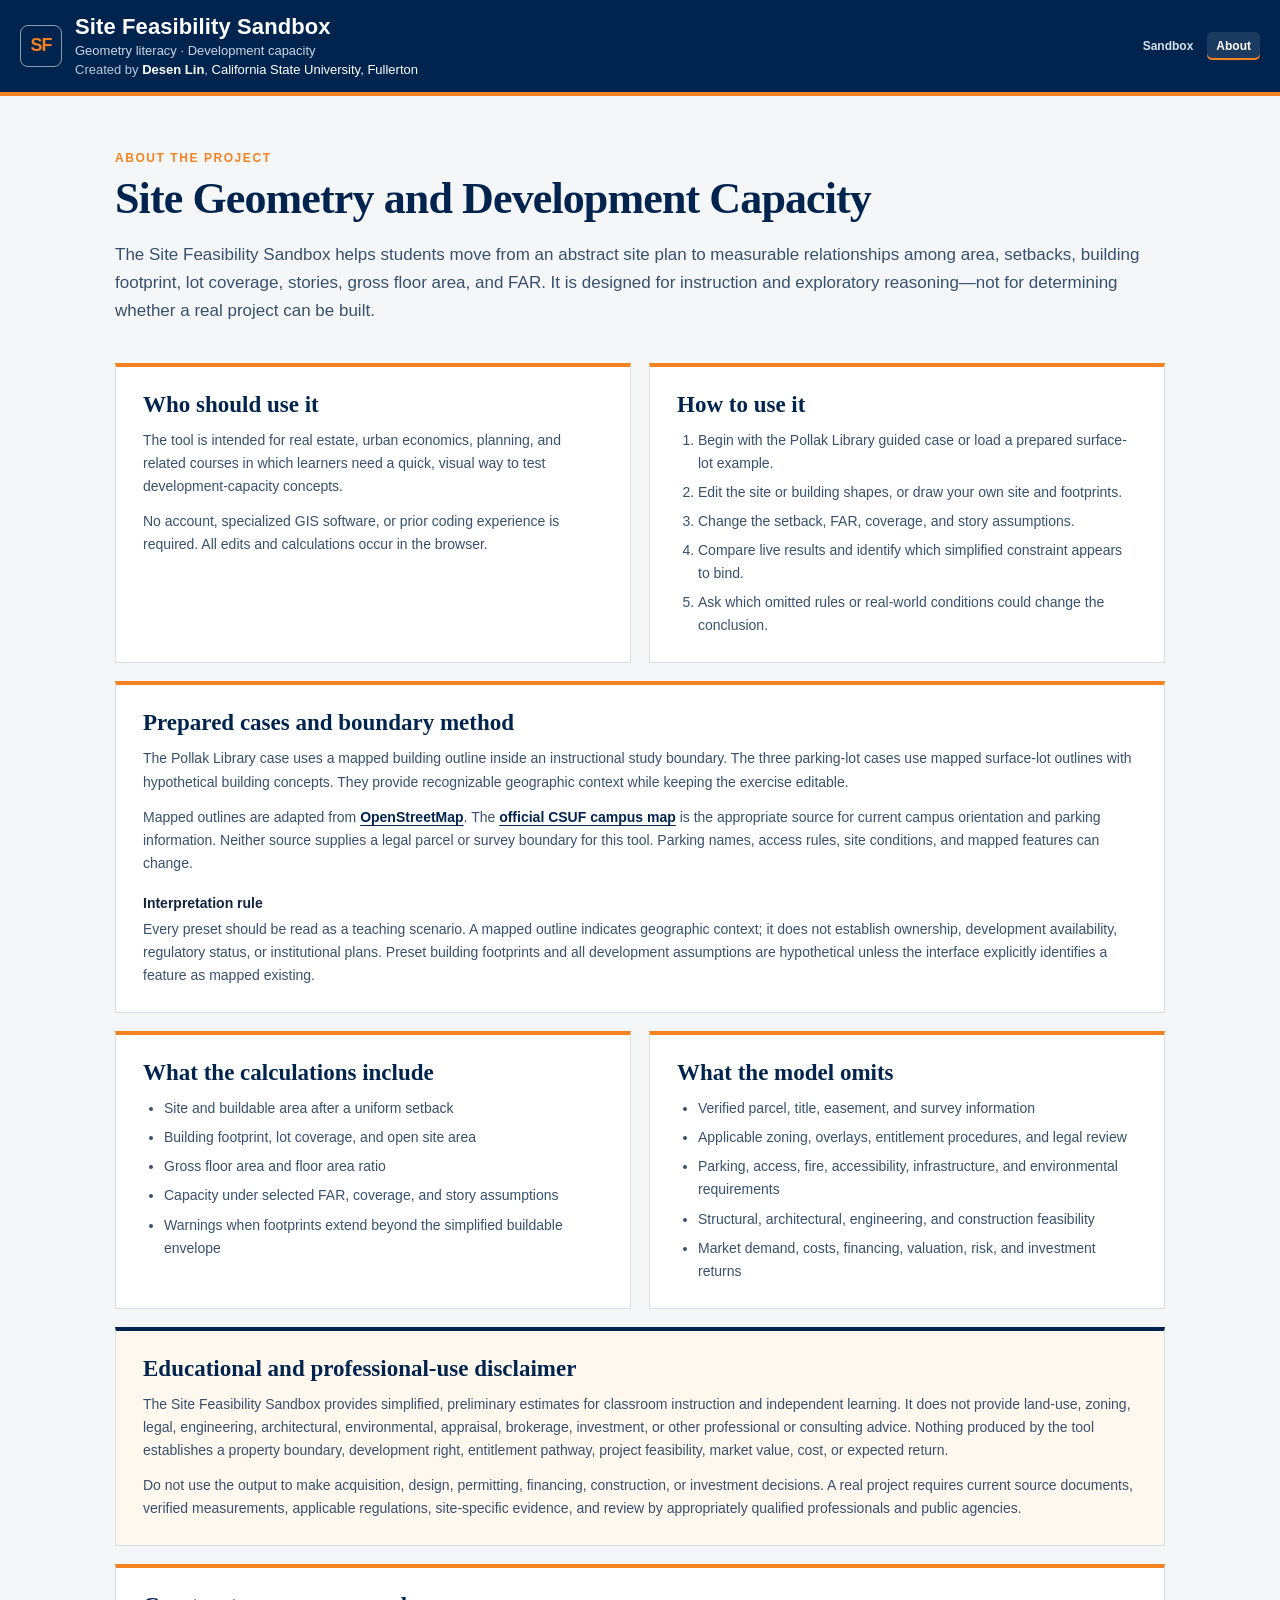
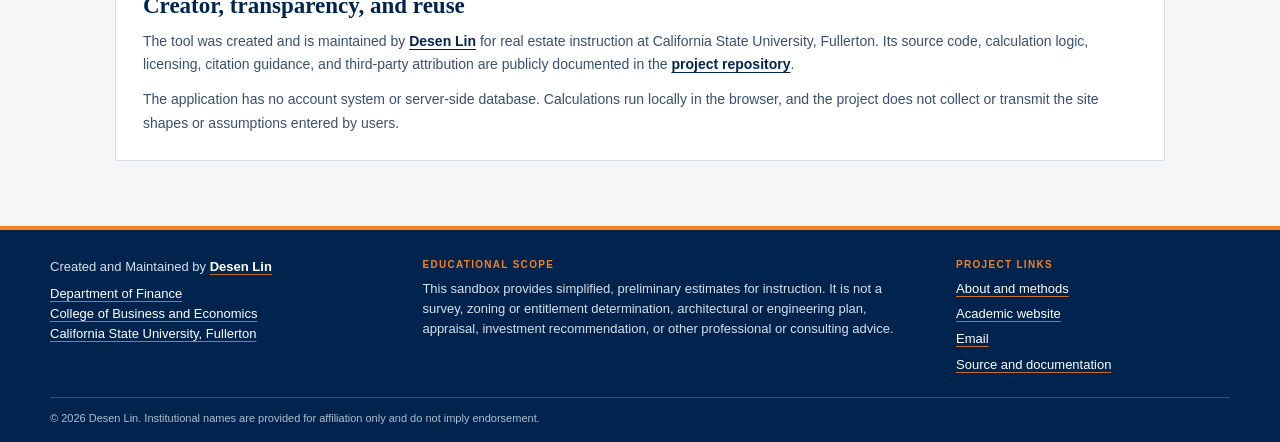
==== commit 6a300362: "Align About introduction with content grid" ====
--- a/about.html
+++ b/about.html
@@ -32,11 +32,6 @@
       <p class="about-eyebrow">About the project</p>
       <h1 class="about-title">Site Geometry and Development Capacity</h1>
       <p class="about-lead">The Site Feasibility Sandbox helps students move from an abstract site plan to measurable relationships among area, setbacks, building footprint, lot coverage, stories, gross floor area, and FAR. It is designed for instruction and exploratory reasoning—not for determining whether a real project can be built.</p>
-
-      <div class="about-actions">
-        <a class="about-button" href="index.html">Open the sandbox</a>
-        <a class="about-button secondary" href="https://github.com/desenlin/site-feasibility-sandbox">View source and documentation</a>
-      </div>
 
       <div class="about-grid">
         <section class="about-card">
--- a/assets/styles.css
+++ b/assets/styles.css
@@ -127,8 +127,8 @@
 .about-shell { min-height: 100vh; display: grid; grid-template-rows: auto 1fr auto; }
 .about-main { width: min(1050px, calc(100% - 40px)); margin: 0 auto; padding: 55px 0 65px; }
 .about-eyebrow { margin: 0 0 10px; color: var(--orange); font-size: 12px; font-weight: 800; letter-spacing: .13em; text-transform: uppercase; }
-.about-title { max-width: 900px; margin: 0; color: var(--navy); font-family: Georgia, "Times New Roman", serif; font-size: clamp(28px, 4vw, 44px); line-height: 1.08; letter-spacing: -.02em; }
-.about-lead { max-width: 780px; margin: 18px 0 0; color: var(--ink-soft); font-size: 17px; line-height: 1.65; }
+.about-title { margin: 0; color: var(--navy); font-family: Georgia, "Times New Roman", serif; font-size: clamp(28px, 4vw, 44px); line-height: 1.08; letter-spacing: -.02em; }
+.about-lead { margin: 18px 0 0; color: var(--ink-soft); font-size: 17px; line-height: 1.65; }
 .about-grid { display: grid; grid-template-columns: repeat(2, minmax(0, 1fr)); gap: 18px; margin-top: 38px; }
 .about-card { padding: 25px 27px; border: 1px solid var(--line); border-top: 4px solid var(--orange); background: var(--panel); }
 .about-card.wide { grid-column: 1 / -1; }
@@ -141,10 +141,6 @@
 .about-card li + li { margin-top: 6px; }
 .about-card a { color: var(--navy); font-weight: 750; text-underline-offset: 3px; }
 .about-disclaimer { background: #fff8ef; border-top-color: var(--navy); }
-.about-actions { display: flex; flex-wrap: wrap; gap: 10px; margin-top: 28px; }
-.about-button { display: inline-flex; align-items: center; padding: 10px 14px; border: 1px solid var(--navy); background: var(--navy); color: white; font-size: 13px; font-weight: 800; text-decoration: none; }
-.about-button.secondary { background: transparent; color: var(--navy); }
-.about-button:hover { border-color: var(--orange); background: var(--orange); color: var(--navy); }
 
 @media (max-width: 1120px) {
   .planner-workspace { grid-template-columns: 270px minmax(380px, 1fr); }
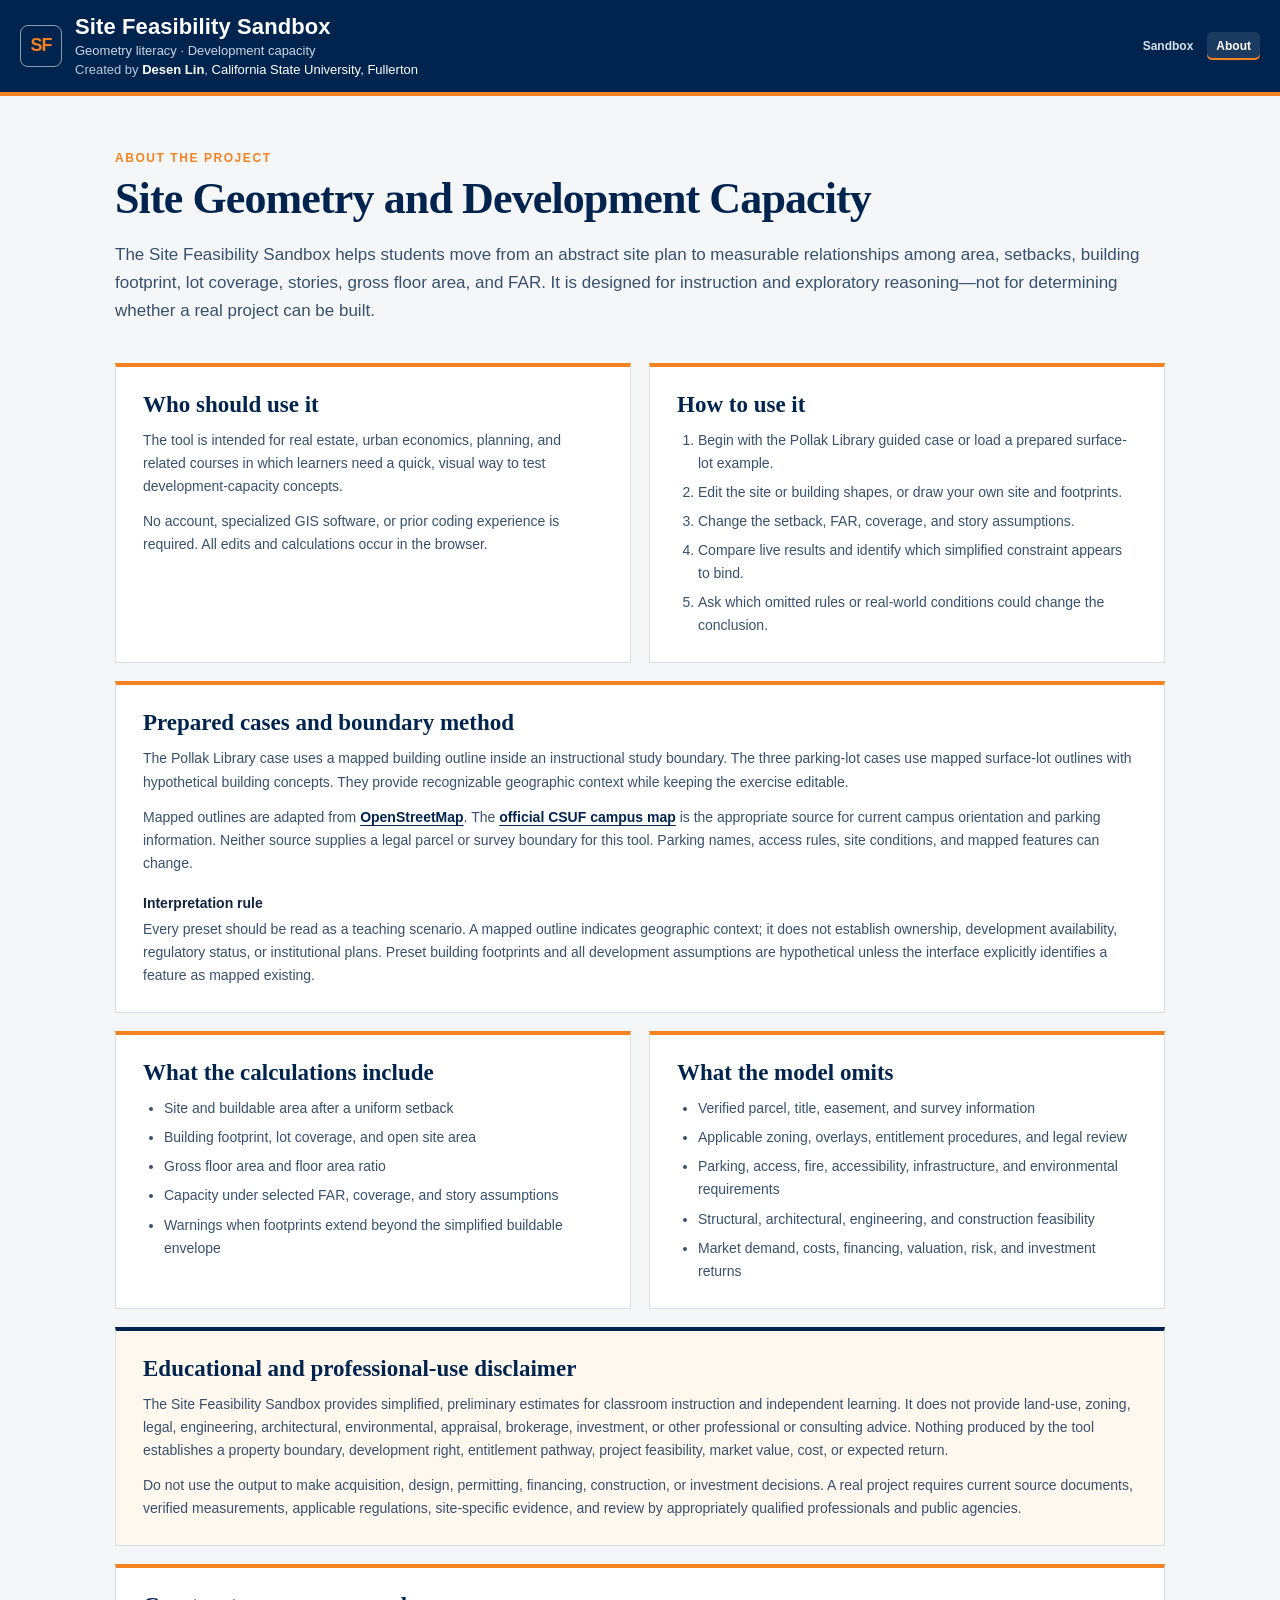
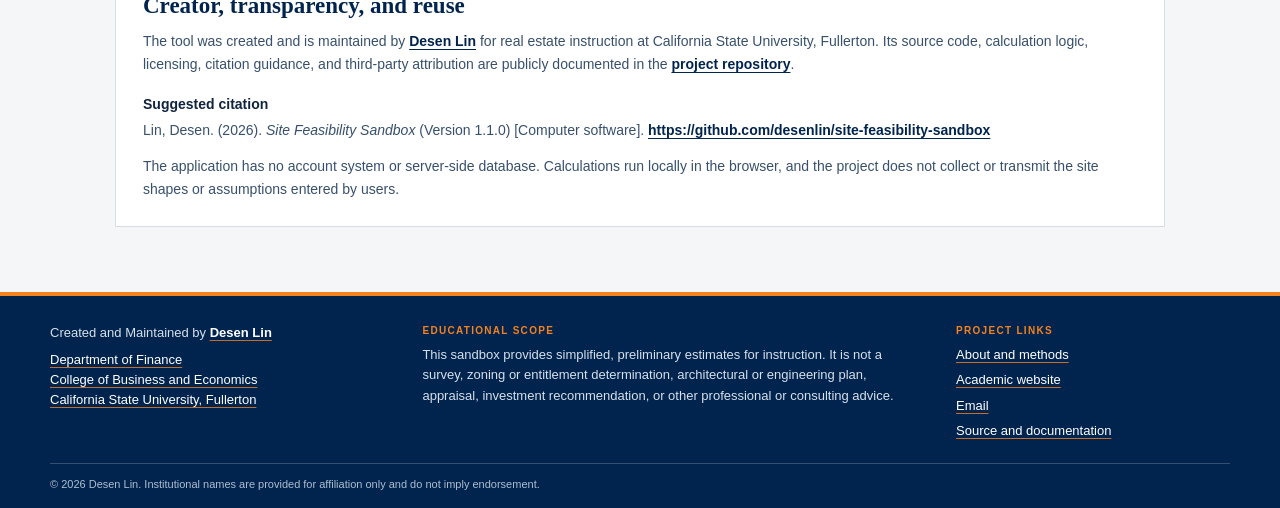
==== commit 070ab3c2: "Add citation to About page" ====
--- a/about.html
+++ b/about.html
@@ -90,6 +90,8 @@
         <section class="about-card wide">
           <h2>Creator, transparency, and reuse</h2>
           <p>The tool was created and is maintained by <a href="https://desenlin.com/">Desen Lin</a> for real estate instruction at California State University, Fullerton. Its source code, calculation logic, licensing, citation guidance, and third-party attribution are publicly documented in the <a href="https://github.com/desenlin/site-feasibility-sandbox">project repository</a>.</p>
+          <h3>Suggested citation</h3>
+          <p>Lin, Desen. (2026). <cite>Site Feasibility Sandbox</cite> (Version 1.1.0) [Computer software]. <a href="https://github.com/desenlin/site-feasibility-sandbox">https://github.com/desenlin/site-feasibility-sandbox</a></p>
           <p>The application has no account system or server-side database. Calculations run locally in the browser, and the project does not collect or transmit the site shapes or assumptions entered by users.</p>
         </section>
       </div>
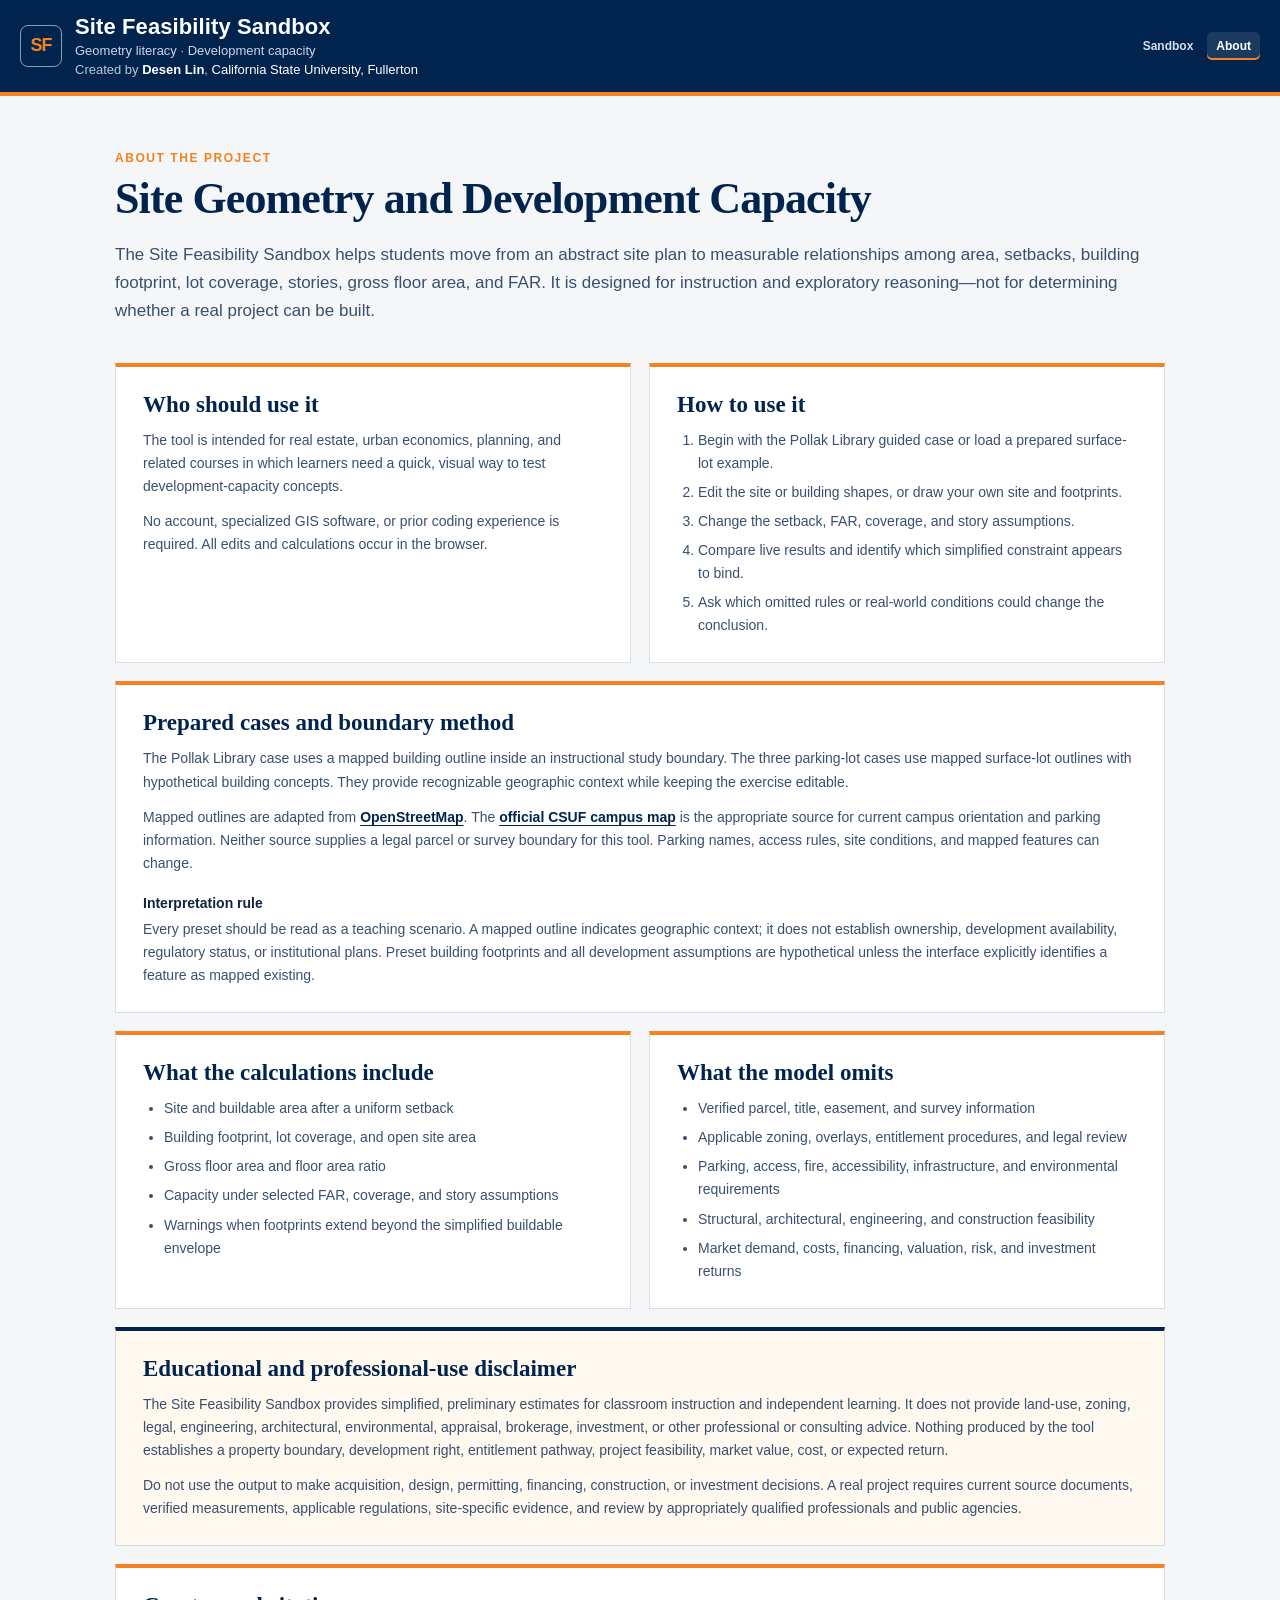
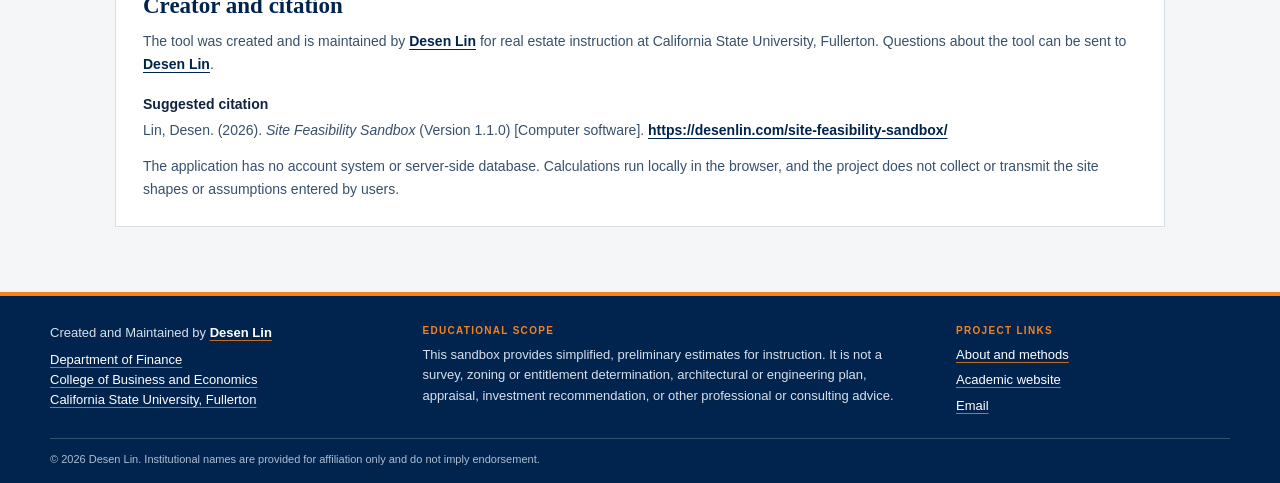
==== commit 1787d37b: "Remove public source links and exclude repository documentation from course site" ====
--- a/about.html
+++ b/about.html
@@ -88,10 +88,10 @@
         </section>
 
         <section class="about-card wide">
-          <h2>Creator, transparency, and reuse</h2>
-          <p>The tool was created and is maintained by <a href="https://desenlin.com/">Desen Lin</a> for real estate instruction at California State University, Fullerton. Its source code, calculation logic, licensing, citation guidance, and third-party attribution are publicly documented in the <a href="https://github.com/desenlin/site-feasibility-sandbox">project repository</a>.</p>
+          <h2>Creator and citation</h2>
+          <p>The tool was created and is maintained by <a href="https://desenlin.com/">Desen Lin</a> for real estate instruction at California State University, Fullerton. Questions about the tool can be sent to <a href="mailto:desenlin@fullerton.edu">Desen Lin</a>.</p>
           <h3>Suggested citation</h3>
-          <p>Lin, Desen. (2026). <cite>Site Feasibility Sandbox</cite> (Version 1.1.0) [Computer software]. <a href="https://github.com/desenlin/site-feasibility-sandbox">https://github.com/desenlin/site-feasibility-sandbox</a></p>
+          <p>Lin, Desen. (2026). <cite>Site Feasibility Sandbox</cite> (Version 1.1.0) [Computer software]. <a href="https://desenlin.com/site-feasibility-sandbox/">https://desenlin.com/site-feasibility-sandbox/</a></p>
           <p>The application has no account system or server-side database. Calculations run locally in the browser, and the project does not collect or transmit the site shapes or assumptions entered by users.</p>
         </section>
       </div>
@@ -112,7 +112,6 @@
           <a href="about.html">About and methods</a>
           <a href="https://desenlin.com/">Academic website</a>
           <a href="mailto:desenlin@fullerton.edu">Email</a>
-          <a href="https://github.com/desenlin/site-feasibility-sandbox">Source and documentation</a>
         </nav>
       </div>
       <div class="footer-bottom">© 2026 Desen Lin. Institutional names are provided for affiliation only and do not imply endorsement.</div>
